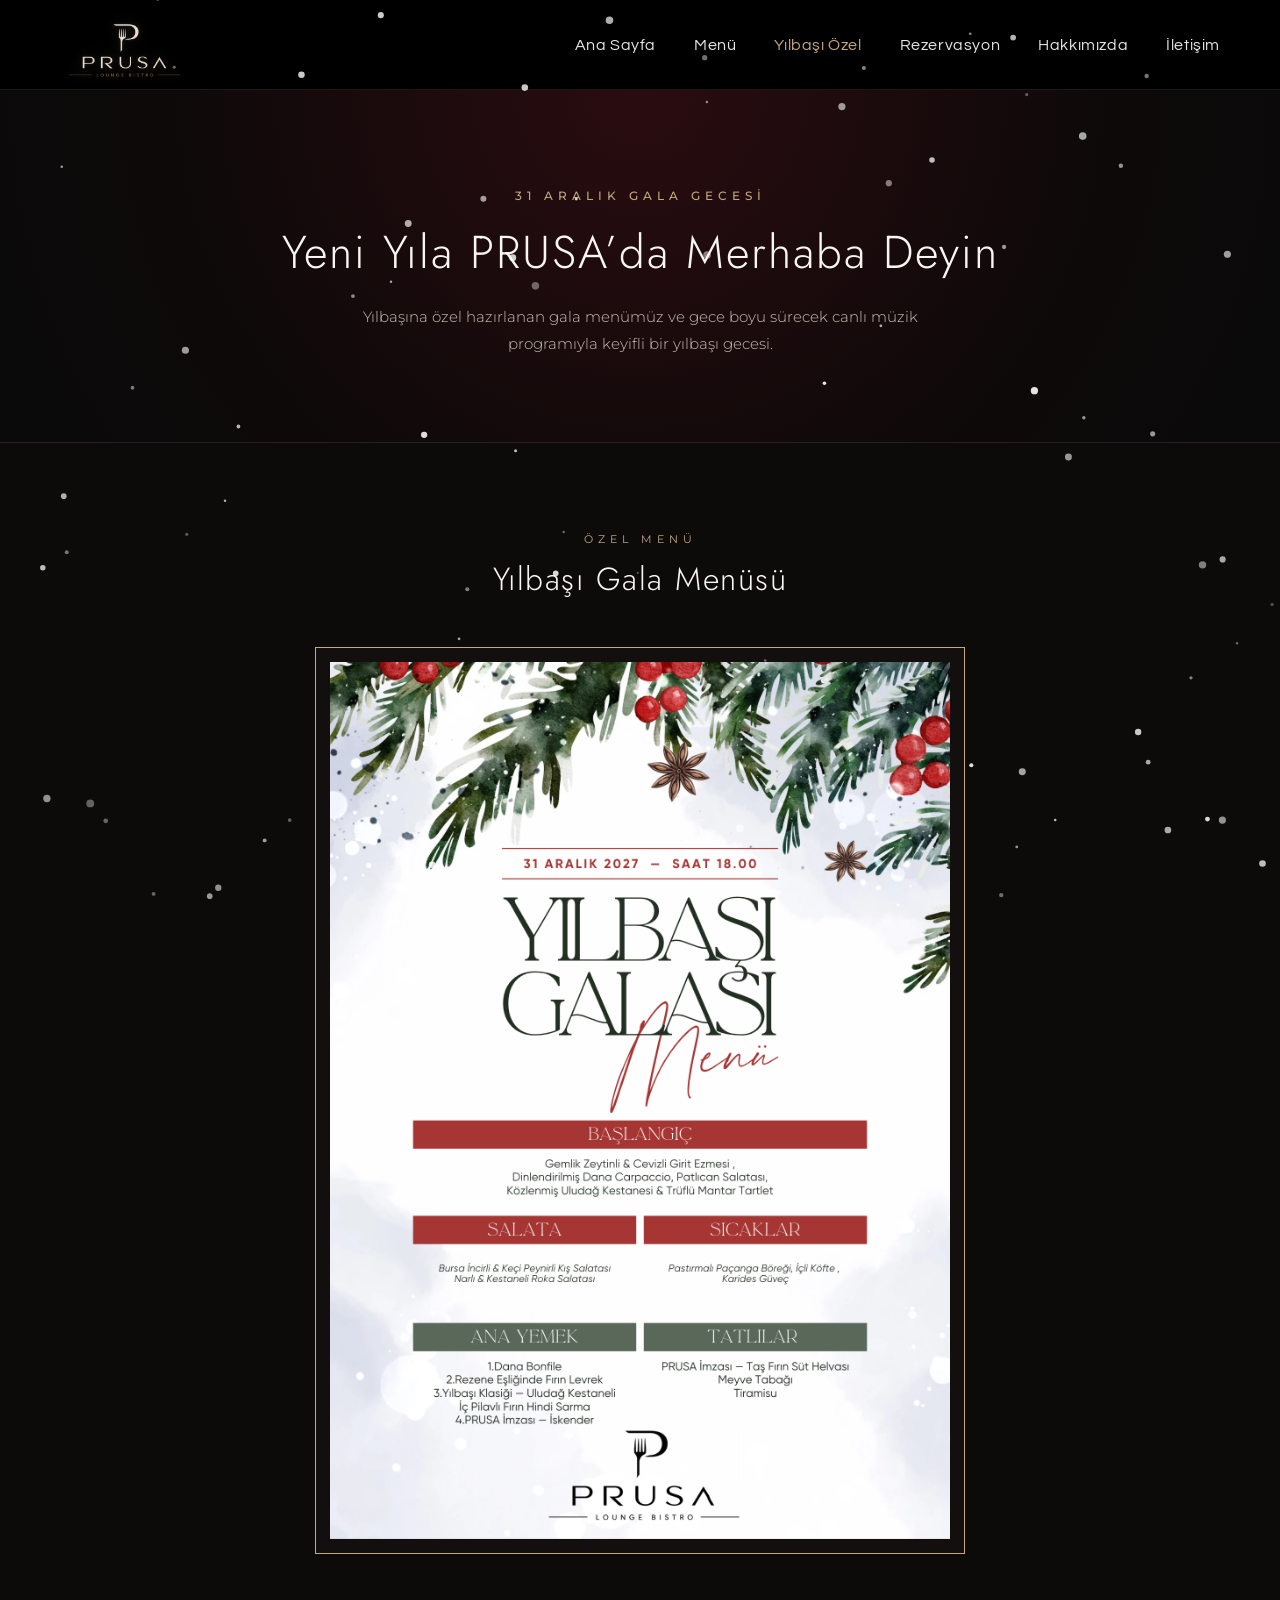
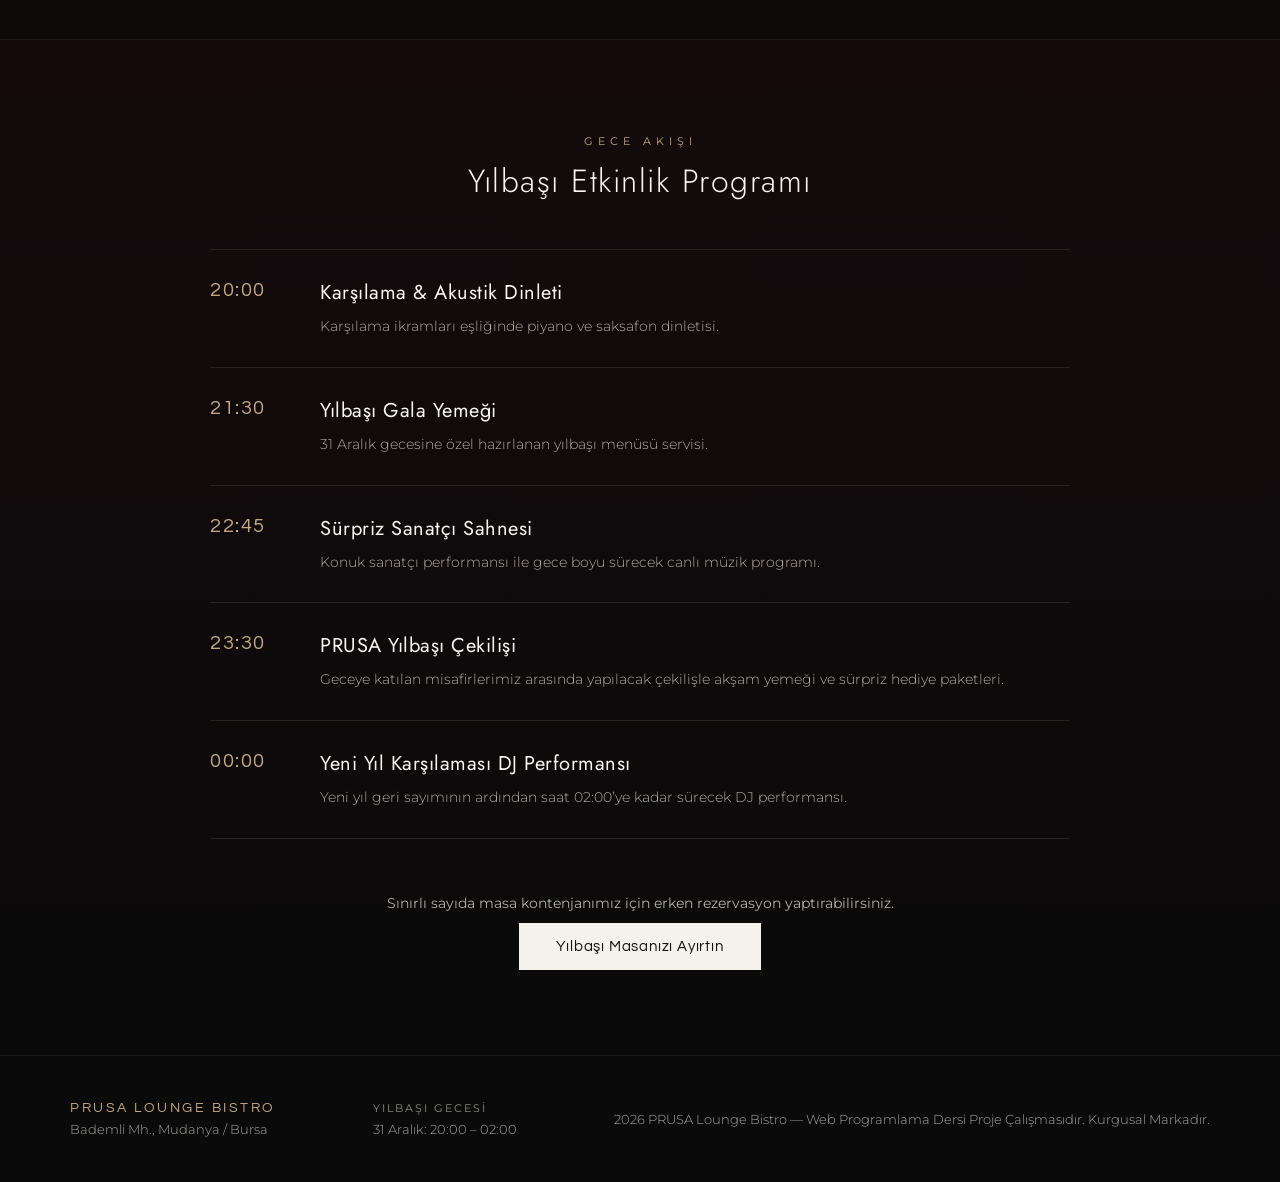
==== yilbasi.html @ 4c546e64 "Add files via upload" ====
<!DOCTYPE html> <!-- Tarayiciya html5 oldugunu bildirme -->
<html>
<head>
    <meta charset="UTF-8"> <!-- Turkce karakterler bozulmasin -->
    <meta name="viewport" content="width=device-width, initial-scale=1.0"> <!-- ekran ölçekleme -->
    <title>Yılbaşı Özel | PRUSA Lounge & Bistro</title>
    <link href="https://fonts.googleapis.com/css2?family=Jost:wght@300;400;500&family=Montserrat:wght@300;400;500;600&family=Questrial&display=swap" rel="stylesheet">
    <link rel="stylesheet" href="css/style.css"> <!-- css dosya bağlama -->
</head>
<body>

    <!-- Kar yagisi efekti icin sayfa ustu cizim katmani -->
    <canvas id="kar-alani"></canvas> <!-- Kar için alan -->

    <!-- Ust menu alani -->
    <nav class="ust-menu">
        <a href="index.html" class="logo-link"> <!-- logoya basınca ana sayfa -->
            <img src="images/logop.png" alt="PRUSA Lounge & Bistro">
        </a>

        <ul class="menu-linkleri">
            <li><a href="index.html">Ana Sayfa</a></li>
            <li><a href="menu.html">Menü</a></li>
            <li><a href="yilbasi.html" class="aktif">Yılbaşı Özel</a></li> <!-- şuan bu sayfa -->
            <li><a href="rezervasyon.html">Rezervasyon</a></li>
            <li><a href="hakkimizda.html">Hakkımızda</a></li>
            <li><a href="iletisim.html">İletişim</a></li>
        </ul>
    </nav>

    <!-- yılbaşı özel başlık -->
    <header class="yilbasi-baslik"> <!-- borda geçişli kısım -->
        <span class="yilbasi-etiket">31 ARALIK GALA GECESİ</span>
        <h1>Yeni Yıla PRUSA’da Merhaba Deyin</h1>
        <p>Yılbaşına özel hazırlanan gala menümüz ve gece boyu sürecek canlı müzik programıyla keyifli bir yılbaşı gecesi.</p>
    </header>

    <!-- yılbaşı menü tasarım fotosu -->
    <section class="yilbasi-menu-bolumu"> <!-- görselin oldugu yer -->
        <div class="yilbasi-kutu"> <!-- fotonun kutusu -->
            <div class="yilbasi-bolum-baslik">
                <span>ÖZEL MENÜ</span>
                <h2>Yılbaşı Gala Menüsü</h2>
            </div>

            <div class="yilbasi-afis-cerceve"> <!-- tasarımın çercevesi -->
                <img src="images/yilbasimenu.png" alt="PRUSA Yılbaşı Özel Gala Menüsü">
            </div>
        </div>
    </section>

    <!-- gecenin planı -->
    <section class="yilbasi-etkinlik-bolumu"> <!-- gecenin planı arka plan --> 
        <div class="yilbasi-kutu">
            <div class="yilbasi-bolum-baslik">
                <span>GECE AKIŞI</span>
                <h2>Yılbaşı Etkinlik Programı</h2>
            </div>

            <!-- Saat saat etkinlik akisi -->
            <div class="etkinlik-listesi"> <!-- tüm saat satırlarını alt alta -->
                <div class="etkinlik-satir">
                    <span class="etkinlik-saat">20:00</span>
                    <div class="etkinlik-bilgi">
                        <h3>Karşılama &amp; Akustik Dinleti</h3>
                        <p>Karşılama ikramları eşliğinde piyano ve saksafon dinletisi.</p>
                    </div>
                </div>
            <!-- Yemek servisi -->
                <div class="etkinlik-satir">
                    <span class="etkinlik-saat">21:30</span>
                    <div class="etkinlik-bilgi">
                        <h3>Yılbaşı Gala Yemeği</h3>
                        <p>31 Aralık gecesine özel hazırlanan yılbaşı menüsü servisi.</p>
                    </div>
                </div>
            <!-- Canli muzik sahnesi -->
                <div class="etkinlik-satir">
                    <span class="etkinlik-saat">22:45</span>
                    <div class="etkinlik-bilgi">
                        <h3>Sürpriz Sanatçı Sahnesi</h3>
                        <p>Konuk sanatçı performansı ile gece boyu sürecek canlı müzik programı.</p>
                    </div>
                </div>
            <!-- Cekilis -->
                <div class="etkinlik-satir">
                    <span class="etkinlik-saat">23:30</span>
                    <div class="etkinlik-bilgi">
                        <h3>PRUSA Yılbaşı Çekilişi</h3>
                        <p>Geceye katılan misafirlerimiz arasında yapılacak çekilişle akşam yemeği ve sürpriz hediye paketleri.</p>
                    </div>
                </div>
            <!-- Gece sonrasi -->
                <div class="etkinlik-satir">
                    <span class="etkinlik-saat">00:00</span>
                    <div class="etkinlik-bilgi">
                        <h3>Yeni Yıl Karşılaması DJ Performansı</h3>
                        <p>Yeni yıl geri sayımının ardından saat 02:00’ye kadar sürecek DJ performansı.</p>
                    </div>
                </div>
            </div>

            <!-- Rezervasyon yonlendirme butonu -->
            <div class="yilbasi-alt-buton"> <!-- metin ve rezervasyon linkini ortala -->
                <p>Sınırlı sayıda masa kontenjanımız için erken rezervasyon yaptırabilirsiniz.</p>
                <a href="rezervasyon.html" class="altin-buton">Yılbaşı Masanızı Ayırtın</a>
            </div>
        </div>
    </section>

    <!-- Alt bilgi alani -->
    <footer class="alt-bilgi">
        <div class="alt-icerik"> <!-- yan yana sutun-->
            <div class="alt-marka">
                <span class="alt-baslik-marka">PRUSA LOUNGE BISTRO</span>
                <p>Bademli Mh., Mudanya / Bursa</p>
            </div>
            <div class="alt-saatler">
                <span>YILBAŞI GECESİ</span>
                <p>31 Aralık: 20:00 – 02:00</p>
            </div>
            <div class="alt-telif">
                <p>2026 PRUSA Lounge Bistro — Web Programlama Dersi Proje Çalışmasıdır. Kurgusal Markadır.</p>
            </div>
        </div>
    </footer>

    <!-- Kar animasyon JavaScript var -->
    <script>
        var tuval = document.getElementById("kar-alani");
        var cizim = tuval.getContext("2d");

        // Tuval boyutunu tarayici penceresine esitle
        var genislik = tuval.width = window.innerWidth;
        var yukseklik = tuval.height = window.innerHeight;

        // Pencere boyutu degisirse tuvali guncelle
        window.addEventListener("resize", function () {
            genislik = tuval.width = window.innerWidth;
            yukseklik = tuval.height = window.innerHeight;
        });

        // Kar tanelerini tutan dizi ve toplam sayi
        var karTaneleri = [];
        var taneSayisi = 85;

        // Her kar tanesi icin rastgele konum, boyut ve hiz olustur
        for (var i = 0; i < taneSayisi; i++) {
            karTaneleri.push({
                x: Math.random() * genislik,
                y: Math.random() * yukseklik,
                yaricap: Math.random() * 3 + 1,
                hiz: Math.random() * 1.5 + 0.5,
                saydamlik: Math.random() * 0.6 + 0.3
            });
        }

        // Kar tanelerini ekrana cizen ve hareket ettiren dongu
        function karCiz() {
            cizim.clearRect(0, 0, genislik, yukseklik);

            for (var i = 0; i < karTaneleri.length; i++) {
                var tane = karTaneleri[i];
                cizim.beginPath();
                cizim.arc(tane.x, tane.y, tane.yaricap, 0, Math.PI * 2);
                cizim.fillStyle = "rgba(255, 255, 255, " + tane.saydamlik + ")";
                cizim.fill();

                tane.y += tane.hiz;

                // Ekrandan cikan kar tanesini tekrar ustten baslat
                if (tane.y > yukseklik) {
                    tane.y = -5;
                    tane.x = Math.random() * genislik;
                }
            }

            requestAnimationFrame(karCiz);
        }

        karCiz();
    </script>
</body>
</html>
---- css/style.css ----
/* Genel sayfa sifirlama ve varsayilan yazi tipi ayarlari */
* {
    margin: 0;
    padding: 0;
    box-sizing: border-box;
    font-family: 'Montserrat', 'Helvetica Neue', Arial, sans-serif; /* genel yazi tipi ve yedek fontlar */
}

body {
    background-color: #0a0a0a;
    color: #ffffff;
}

/* üst menü */
.ust-menu {
    background-color: #000000; /* siyah arka plan */
    height: 90px; /* menü yüksekliği */
    padding: 0 60px; /* sağ ve soldan iç boşluk */
    display: flex; /* Logo ve linkleri yan yana */
    align-items: center; /* dikey ortala */
    justify-content: space-between; /* logo sola linkler sağa */
    border-bottom: 1px solid #1a1a1a; /* alt kısma ince çizgi */
}

.logo-link img {
    height: 85px;
    width: auto;
    display: block;
}

.menu-linkleri {
    list-style: none;
    display: flex; /* linkleri yan yana dizer */
    gap: 38px;
}

.menu-linkleri a {
    font-family: 'Questrial', sans-serif;
    text-decoration: none; /* alt cizgiyi kaldir */
    color: #e8e6e1;
    font-size: 16px;
    letter-spacing: 0.6px;
    font-weight: 400;
    transition: color 0.3s ease;
}

.menu-linkleri a:hover,
.menu-linkleri a.aktif {
    color: #c5a880; /* aktif veya uzerine gelinen link altin rengi */
}

/* --- ANA SAYFA KARSILAMA EKRANI --- */
.karsilama-alani {
    position: relative;
    height: calc(100vh - 90px); /* tam ekran yukseklik eksi ust menu */
    background-image: url('../images/anafoto.png');
    background-size: cover;
    background-position: center;
    display: flex;
    align-items: center;
    justify-content: center;
    text-align: center;
    padding: 0 20px;
}

/* arka plan fotosunu hafif karartma */
.karartma-katmani {
    position: absolute;
    inset: 0;
    background: linear-gradient(
        to bottom,
        rgba(0, 0, 0, 0.55) 0%,
        rgba(0, 0, 0, 0.42) 50%,
        rgba(0, 0, 0, 0.78) 100%
    );
    z-index: 1;
}

.karsilama-icerik {
    position: relative;
    z-index: 2; /* yazilar karartmanin ustunde kalsin */
    max-width: 850px;
}

.alt-baslik {
    display: inline-block;
    color: #c5a880;
    font-size: 13px;
    letter-spacing: 6px;
    margin-bottom: 18px;
    font-weight: 400;
}

.karsilama-icerik h1 {
    font-family: 'Jost', sans-serif;
    font-size: 50px;
    font-weight: 300;
    line-height: 1.25;
    margin-bottom: 38px;
    letter-spacing: 2px;
    color: #f8f6f2;
}

.karsilama-butonlar {
    display: flex;
    gap: 20px;
    justify-content: center;
}

/* Fildisi Beyazi Buton */
.altin-buton {
    font-family: 'Questrial', sans-serif;
    background-color: #f5f2eb;
    color: #111111;
    padding: 15px 36px;
    text-decoration: none;
    font-size: 15px;
    font-weight: 400;
    letter-spacing: 0.8px;
    border: 1px solid #f5f2eb;
    transition: all 0.3s ease;
}

.altin-buton:hover {
    background-color: transparent;
    color: #f5f2eb;
}

/* Ince Cerceveli Buton */
.cerceve-buton {
    font-family: 'Questrial', sans-serif;
    background-color: rgba(0, 0, 0, 0.3);
    color: #f5f2eb;
    padding: 15px 36px;
    text-decoration: none;
    font-size: 15px;
    font-weight: 400;
    letter-spacing: 0.8px;
    border: 1px solid rgba(245, 242, 235, 0.55);
    transition: all 0.3s ease;
}

.cerceve-buton:hover {
    background-color: #f5f2eb;
    color: #111111;
    border-color: #f5f2eb;
}

/* --- MUTFAK FELSEFESI VE HAKKIMIZDA BOLUMU --- */
.hakkimizda-onizleme {
    background-color: #f7f5f0;
    padding: 110px 60px;
}

.hakkimizda-kutu {
    max-width: 1100px;
    margin: 0 auto;
    display: flex; /* yazi ve foto yan yana */
    align-items: center;
    justify-content: space-between;
    gap: 80px;
}

.hakkimizda-yazi {
    flex: 1.1;
}

.bolum-etiketi {
    display: inline-block;
    color: #9c7a4c;
    font-size: 12px;
    letter-spacing: 5px;
    margin-bottom: 16px;
    font-weight: 500;
}

.hakkimizda-yazi h2 {
    font-family: 'Jost', sans-serif;
    font-size: 38px;
    font-weight: 400;
    line-height: 1.3;
    color: #181818;
    margin-bottom: 24px;
    letter-spacing: 0.8px;
}

.hakkimizda-yazi p {
    font-size: 15px;
    line-height: 1.85;
    color: #55534e;
    font-weight: 400;
    margin-bottom: 18px;
}

.metin-linki {
    display: inline-block;
    margin-top: 12px;
    font-family: 'Questrial', sans-serif;
    color: #181818;
    text-decoration: none;
    font-size: 15px;
    letter-spacing: 0.8px;
    padding-bottom: 5px;
    border-bottom: 1px solid #9c7a4c;
    transition: color 0.3s ease;
}

.metin-linki:hover {
    color: #9c7a4c;
}

.hakkimizda-resim {
    flex: 0.9;
}

.hakkimizda-resim img {
    width: 100%;
    height: 580px;
    object-fit: cover; /* fotoyu bozmadan kutuya sigdirir */
    display: block;
}

/* --- ARA ATMOSFER VIDEOSU --- */
.atmosfer-alani {
    position: relative;
    height: 480px;
    overflow: hidden;
    display: flex;
    align-items: center;
    justify-content: center;
    text-align: center;
    padding: 0 20px;
}

.atmosfer-video {
    position: absolute;
    inset: 0;
    width: 100%;
    height: 100%;
    object-fit: cover;
    z-index: 0;
}

.atmosfer-karartma {
    position: absolute;
    inset: 0;
    background-color: rgba(0, 0, 0, 0.50);
    z-index: 1;
}

.atmosfer-icerik {
    position: relative;
    z-index: 2;
    max-width: 750px;
}

.atmosfer-icerik span {
    display: inline-block;
    color: #c5a880;
    font-size: 12px;
    letter-spacing: 5px;
    margin-bottom: 14px;
    font-weight: 500;
}

.atmosfer-icerik h2 {
    font-family: 'Jost', sans-serif;
    font-size: 38px;
    font-weight: 300;
    color: #f8f6f2;
    letter-spacing: 1.5px;
    line-height: 1.35;
}

/* --- ILETISIM VE REZERVASYON FORM ALANI --- */
.iletisim-bolumu {
    background-color: #f7f5f0;
    padding: 100px 40px 110px;
    color: #181818;
}

.iletisim-kutu {
    max-width: 760px;
    margin: 0 auto;
    text-align: center;
}

.iletisim-kutu h2 {
    font-family: 'Jost', sans-serif;
    font-size: 40px;
    font-weight: 300;
    color: #2b2a27;
    letter-spacing: 1px;
    margin-bottom: 14px;
}

.iletisim-bilgi {
    font-family: 'Questrial', sans-serif;
    font-size: 13px;
    letter-spacing: 2.5px;
    color: #6b6860;
    margin-bottom: 24px;
}

.iletisim-cizgi {
    width: 55px;
    height: 1px;
    background-color: #b5a998;
    margin: 0 auto 24px;
}

.iletisim-aciklama {
    font-size: 14px;
    line-height: 1.8;
    color: #6b6860;
    max-width: 540px;
    margin: 0 auto 48px;
    font-weight: 400;
}

.iletisim-formu {
    text-align: left;
}

.form-satir {
    display: flex; /* form kutularini yan yana dizer */
    gap: 22px;
    margin-bottom: 22px;
}

.form-grup {
    flex: 1;
    display: flex;
    flex-direction: column;
}

.form-grup label {
    font-family: 'Questrial', sans-serif;
    font-size: 13px;
    color: #4a4843;
    margin-bottom: 8px;
    letter-spacing: 0.4px;
}

/* form input, secim ve mesaj kutulari */
.form-grup input,
.form-grup select,
.form-grup textarea {
    width: 100%;
    background-color: transparent;
    border: 1px solid #c8c3b8;
    padding: 12px 14px;
    font-size: 14px;
    color: #181818;
    outline: none;
    transition: border-color 0.3s ease;
    resize: vertical;
}

.form-grup input:focus,
.form-grup select:focus,
.form-grup textarea:focus {
    border-color: #9c7a4c; /* kutuya tiklaninca kenarlik altin rengi */
}

.form-alt-satir {
    align-items: flex-start;
    margin-bottom: 0;
}

.form-buton-alani {
    padding-top: 23px;
}

.gonder-butonu {
    width: 100%;
    height: 44px;
    background-color: #636059;
    color: #f7f5f0;
    border: none;
    font-family: 'Questrial', sans-serif;
    font-size: 14px;
    letter-spacing: 1px;
    cursor: pointer;
    transition: background-color 0.3s ease;
}

.gonder-butonu:hover {
    background-color: #181818;
}

/* --- ALT BILGI (FOOTER) --- */
.alt-bilgi {
    background-color: #0a0a0a;
    border-top: 1px solid #1a1a1a;
    padding: 45px 60px;
}

.alt-icerik {
    max-width: 1140px;
    margin: 0 auto;
    display: flex;
    align-items: center;
    justify-content: space-between;
    flex-wrap: wrap;
    gap: 20px;
}

.alt-baslik-marka {
    display: block;
    font-family: 'Questrial', sans-serif;
    color: #c5a880;
    font-size: 14px;
    letter-spacing: 2.5px;
    margin-bottom: 6px;
}

.alt-saatler span {
    display: block;
    font-size: 11px;
    letter-spacing: 2px;
    color: #8c8a84;
    margin-bottom: 6px;
}

.alt-icerik p {
    font-size: 13px;
    color: #a8a6a1;
    font-weight: 300;
}

/* --- ALT SAYFA UST BASLIK ALANI --- */
.sayfa-baslik {
    background-color: #0a0a0a;
    padding: 85px 20px 75px;
    text-align: center;
    border-bottom: 1px solid #1a1a1a;
}

.sayfa-baslik span {
    display: inline-block;
    color: #c5a880;
    font-size: 12px;
    letter-spacing: 5px;
    margin-bottom: 14px;
    font-weight: 400;
}

.sayfa-baslik h1 {
    font-family: 'Jost', sans-serif;
    font-size: 44px;
    font-weight: 300;
    color: #f8f6f2;
    letter-spacing: 2px;
}

.sayfa-baslik p {
    font-size: 14px;
    color: #a8a6a1;
    margin-top: 14px;
    font-weight: 300;
}

/* --- MENU SAYFASI STILLERI --- */
.menu-bolumu {
    background-color: #f7f5f0;
    padding: 90px 40px 110px;
    color: #181818;
}

.menu-kutu {
    max-width: 820px;
    margin: 0 auto;
}

.menu-kategori {
    margin-bottom: 85px;
}

.menu-kategori:last-child {
    margin-bottom: 0;
}

.kategori-baslik {
    text-align: center;
    margin-bottom: 45px;
}

.kategori-baslik h2 {
    font-family: 'Jost', sans-serif;
    font-size: 30px;
    font-weight: 400;
    letter-spacing: 3px;
    color: #181818;
    margin-bottom: 10px;
}

.kategori-baslik p {
    font-size: 14px;
    color: #6b6860;
    font-weight: 400;
}

.menu-listesi {
    border-top: 1px solid #d6d1c7;
}

.menu-ogesi {
    padding: 24px 0;
    border-bottom: 1px solid #d6d1c7;
}

.menu-oge-ust {
    display: flex;
    justify-content: space-between;
    align-items: baseline;
    gap: 20px;
    margin-bottom: 8px;
}

.yemek-adi {
    font-family: 'Questrial', sans-serif;
    font-size: 16px;
    letter-spacing: 1px;
    color: #181818;
    font-weight: 400;
}

.yemek-aciklama {
    font-size: 14px;
    line-height: 1.7;
    color: #6b6860;
    max-width: 660px;
    font-weight: 400;
}

/* --- PRUSA FIX MENU KUTUSU --- */
.fiks-menu-kutu {
    margin-top: 0;
    margin-bottom: 85px;
    padding: 55px 45px;
    border: 1px solid #9c7a4c;
    background-color: #f2efe8;
    text-align: center;
}

.fiks-menu-kutu h2 {
    font-family: 'Jost', sans-serif;
    font-size: 28px;
    font-weight: 400;
    letter-spacing: 2px;
    color: #181818;
    margin-bottom: 10px;
}

.fiks-alt-baslik {
    font-size: 14px;
    color: #6b6860;
    margin-bottom: 34px;
}

.fiks-icerik {
    max-width: 640px;
    margin: 0 auto;
    border-top: 1px solid #d6d1c7;
    border-bottom: 1px solid #d6d1c7;
    padding: 24px 0;
}

.fiks-icerik p {
    font-size: 14px;
    color: #3a3834;
    line-height: 2.2;
}

.fiks-icerik strong {
    font-family: 'Questrial', sans-serif;
    color: #9c7a4c;
    font-weight: 400;
    letter-spacing: 0.5px;
}

/* --- YILBASI OZEL SAYFASI & KAR EFEKTI --- */
#kar-alani {
    position: fixed;
    top: 0;
    left: 0;
    width: 100%;
    height: 100%;
    pointer-events: none; /* alttaki linklere tiklamayi engellemez */
    z-index: 9999;
}

.yilbasi-baslik {
    background: radial-gradient(circle at top, #2a0c10 0%, #0d0909 65%, #0a0a0a 100%);
    padding: 95px 20px 85px;
    text-align: center;
    border-bottom: 1px solid #2c1e1e;
}

.yilbasi-etiket {
    display: inline-block;
    color: #c5a880;
    font-size: 12px;
    letter-spacing: 5px;
    margin-bottom: 16px;
    font-weight: 500;
}

.yilbasi-baslik h1 {
    font-family: 'Jost', sans-serif;
    font-size: 46px;
    font-weight: 300;
    color: #f8f6f2;
    letter-spacing: 2px;
    margin-bottom: 18px;
}

.yilbasi-baslik p {
    font-size: 15px;
    color: #c9c3b8;
    max-width: 620px;
    margin: 0 auto;
    line-height: 1.8;
    font-weight: 300;
}

.yilbasi-kutu {
    max-width: 860px;
    margin: 0 auto;
}

.yilbasi-bolum-baslik {
    text-align: center;
    margin-bottom: 45px;
}

.yilbasi-bolum-baslik span {
    display: inline-block;
    color: #c5a880;
    font-size: 11px;
    letter-spacing: 5px;
    margin-bottom: 10px;
}

.yilbasi-bolum-baslik h2 {
    font-family: 'Jost', sans-serif;
    font-size: 32px;
    font-weight: 300;
    color: #f8f6f2;
    letter-spacing: 1.5px;
}

/* Yilbasi Menu Afis Cercevesi */
.yilbasi-menu-bolumu {
    background-color: #0d0a0a;
    padding: 85px 20px;
    border-bottom: 1px solid #1f1717;
}

.yilbasi-afis-cerceve {
    max-width: 650px;
    margin: 0 auto;
    padding: 14px;
    border: 1px solid #c5a880;
    background-color: #140f0f;
}

.yilbasi-afis-cerceve img {
    width: 100%;
    height: auto;
    display: block;
}

/* Yilbasi Etkinlik Akisi */
.yilbasi-etkinlik-bolumu {
    background: linear-gradient(to bottom, #140a0c 0%, #0a0a0a 100%);
    padding: 90px 20px 100px;
}

.etkinlik-listesi {
    border-top: 1px solid #2b2020;
    margin-bottom: 55px;
}

.etkinlik-satir {
    display: flex; /* saat solda etkinlik aciklamasi sagda */
    align-items: flex-start;
    gap: 35px;
    padding: 28px 0;
    border-bottom: 1px solid #2b2020;
}

.etkinlik-saat {
    font-family: 'Questrial', sans-serif;
    font-size: 20px;
    color: #c5a880;
    letter-spacing: 1.5px;
    min-width: 75px;
    padding-top: 2px;
}

.etkinlik-bilgi h3 {
    font-family: 'Jost', sans-serif;
    font-size: 20px;
    font-weight: 400;
    color: #f8f6f2;
    margin-bottom: 8px;
    letter-spacing: 0.5px;
}

.etkinlik-bilgi p {
    font-size: 14px;
    color: #b5afa6;
    line-height: 1.7;
    font-weight: 300;
}

.yilbasi-alt-buton {
    text-align: center;
}

.yilbasi-alt-buton p {
    font-size: 14px;
    color: #b5afa6;
    margin-bottom: 24px;
}
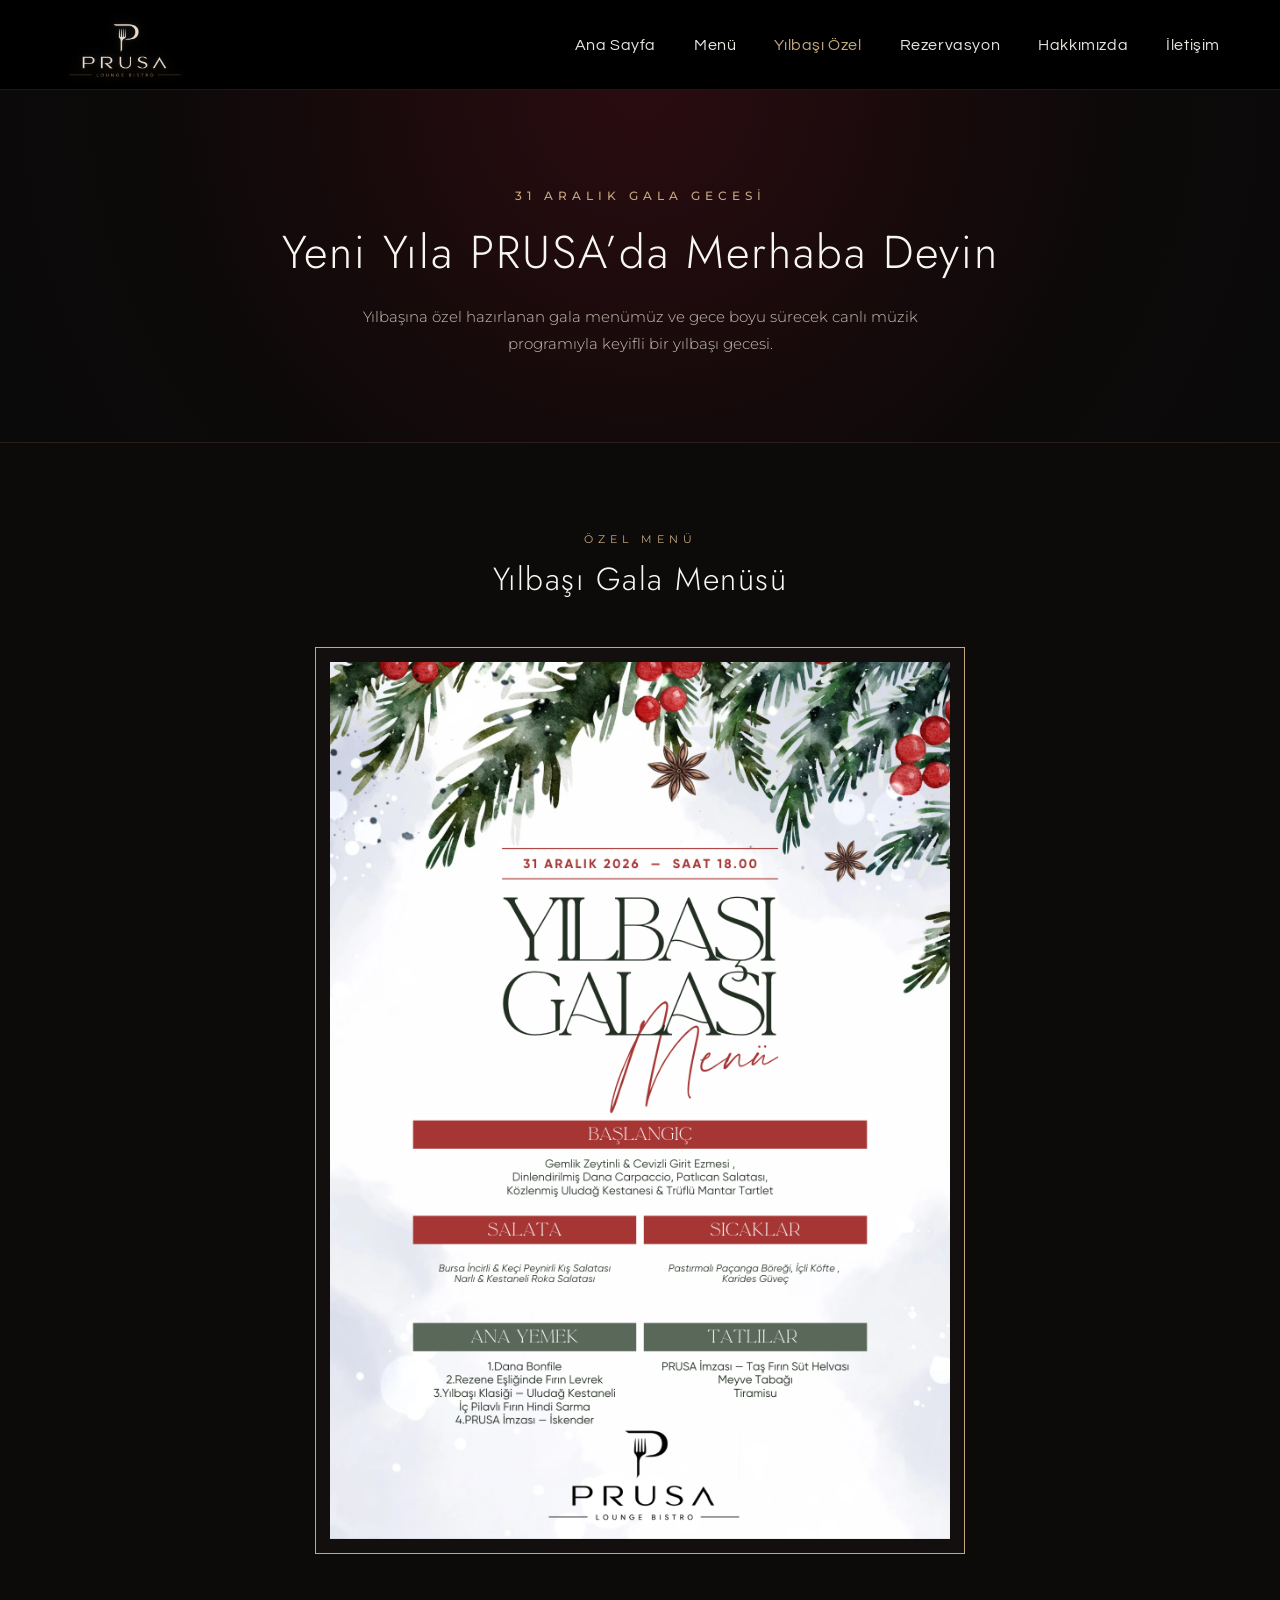
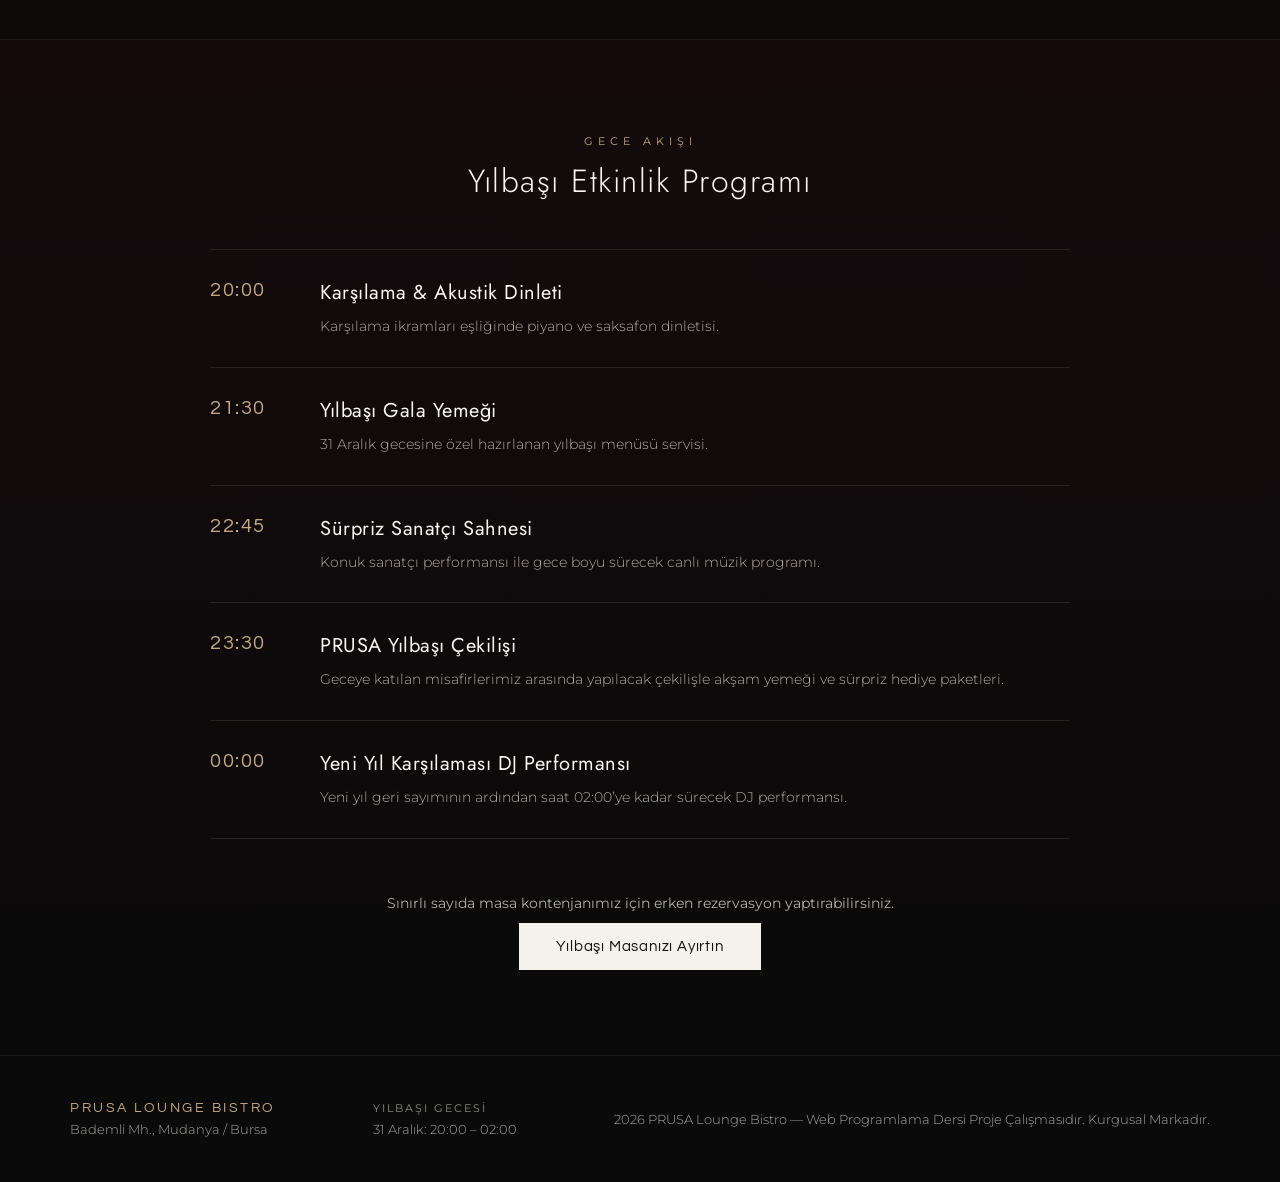
==== commit 8502b53a: "Remove snow animation from yilbasi.html Removed snow animation canvas and related JavaScript code." ====
--- a/yilbasi.html
+++ b/yilbasi.html
@@ -9,8 +9,6 @@
 </head>
 <body>
 
-    <!-- Kar yagisi efekti icin sayfa ustu cizim katmani -->
-    <canvas id="kar-alani"></canvas> <!-- Kar için alan -->
 
     <!-- Ust menu alani -->
     <nav class="ust-menu">
@@ -125,60 +123,5 @@
         </div>
     </footer>
 
-    <!-- Kar animasyon JavaScript var -->
-    <script>
-        var tuval = document.getElementById("kar-alani");
-        var cizim = tuval.getContext("2d");
-
-        // Tuval boyutunu tarayici penceresine esitle
-        var genislik = tuval.width = window.innerWidth;
-        var yukseklik = tuval.height = window.innerHeight;
-
-        // Pencere boyutu degisirse tuvali guncelle
-        window.addEventListener("resize", function () {
-            genislik = tuval.width = window.innerWidth;
-            yukseklik = tuval.height = window.innerHeight;
-        });
-
-        // Kar tanelerini tutan dizi ve toplam sayi
-        var karTaneleri = [];
-        var taneSayisi = 85;
-
-        // Her kar tanesi icin rastgele konum, boyut ve hiz olustur
-        for (var i = 0; i < taneSayisi; i++) {
-            karTaneleri.push({
-                x: Math.random() * genislik,
-                y: Math.random() * yukseklik,
-                yaricap: Math.random() * 3 + 1,
-                hiz: Math.random() * 1.5 + 0.5,
-                saydamlik: Math.random() * 0.6 + 0.3
-            });
-        }
-
-        // Kar tanelerini ekrana cizen ve hareket ettiren dongu
-        function karCiz() {
-            cizim.clearRect(0, 0, genislik, yukseklik);
-
-            for (var i = 0; i < karTaneleri.length; i++) {
-                var tane = karTaneleri[i];
-                cizim.beginPath();
-                cizim.arc(tane.x, tane.y, tane.yaricap, 0, Math.PI * 2);
-                cizim.fillStyle = "rgba(255, 255, 255, " + tane.saydamlik + ")";
-                cizim.fill();
-
-                tane.y += tane.hiz;
-
-                // Ekrandan cikan kar tanesini tekrar ustten baslat
-                if (tane.y > yukseklik) {
-                    tane.y = -5;
-                    tane.x = Math.random() * genislik;
-                }
-            }
-
-            requestAnimationFrame(karCiz);
-        }
-
-        karCiz();
-    </script>
 </body>
-</html>+</html>
--- a/css/style.css
+++ b/css/style.css
@@ -6,9 +6,10 @@
     font-family: 'Montserrat', 'Helvetica Neue', Arial, sans-serif; /* genel yazi tipi ve yedek fontlar */
 }
 
-body {
+html, body {
     background-color: #0a0a0a;
     color: #ffffff;
+    overflow-x: hidden; /* yatay tasmayi engeller */
 }
 
 /* üst menü */
@@ -724,4 +725,164 @@
     font-size: 14px;
     color: #b5afa6;
     margin-bottom: 24px;
-}+}
+
+/* --- MOBIL VE TABLET EKRAN UYUMLULUGU --- */
+@media (max-width: 768px) {
+    /* Ust menu logo ustte, linkler altta ortali */
+    .ust-menu {
+        height: auto;
+        flex-direction: column;
+        padding: 16px 15px 20px;
+        gap: 14px;
+    }
+
+    .logo-link img {
+        height: 64px;
+    }
+
+    .menu-linkleri {
+        flex-wrap: wrap;
+        justify-content: center;
+        gap: 12px 18px;
+    }
+
+    .menu-linkleri a {
+        font-size: 14px;
+    }
+
+    /* Ana sayfa karsilama ekrani */
+    .karsilama-alani {
+        height: auto;
+        min-height: 78vh;
+        padding: 70px 20px;
+    }
+
+    .alt-baslik {
+        font-size: 11px;
+        letter-spacing: 4px;
+    }
+
+    .karsilama-icerik h1 {
+        font-size: 32px;
+        letter-spacing: 1px;
+        margin-bottom: 28px;
+    }
+
+    .karsilama-butonlar {
+        flex-direction: column;
+        align-items: stretch;
+        max-width: 280px;
+        margin: 0 auto;
+        gap: 12px;
+    }
+
+    .altin-buton,
+    .cerceve-buton {
+        padding: 14px 24px;
+        text-align: center;
+    }
+
+    /* Mutfak felsefesi ve hakkimizda bolumu alt alta */
+    .hakkimizda-onizleme {
+        padding: 60px 22px;
+    }
+
+    .hakkimizda-kutu {
+        flex-direction: column;
+        gap: 35px;
+    }
+
+    .hakkimizda-yazi h2 {
+        font-size: 28px;
+    }
+
+    .hakkimizda-resim {
+        width: 100%;
+    }
+
+    .hakkimizda-resim img {
+        height: 360px;
+    }
+
+    /* Ara atmosfer videosu */
+    .atmosfer-alani {
+        height: 360px;
+    }
+
+    .atmosfer-icerik h2 {
+        font-size: 26px;
+    }
+
+    /* Iletisim ve rezervasyon formu */
+    .iletisim-bolumu {
+        padding: 65px 20px 75px;
+    }
+
+    .iletisim-kutu h2 {
+        font-size: 30px;
+    }
+
+    .iletisim-bilgi {
+        font-size: 12px;
+        letter-spacing: 1.5px;
+        line-height: 1.7;
+    }
+
+    .form-satir {
+        flex-direction: column;
+        gap: 16px;
+        margin-bottom: 16px;
+    }
+
+    .form-buton-alani {
+        padding-top: 8px;
+    }
+
+    /* Alt sayfa basliklari ve menu sayfasi */
+    .sayfa-baslik,
+    .yilbasi-baslik {
+        padding: 60px 20px 55px;
+    }
+
+    .sayfa-baslik h1,
+    .yilbasi-baslik h1 {
+        font-size: 32px;
+    }
+
+    .menu-bolumu {
+        padding: 55px 20px 75px;
+    }
+
+    .fiks-menu-kutu {
+        padding: 35px 20px;
+        margin-bottom: 60px;
+    }
+
+    .fiks-menu-kutu h2 {
+        font-size: 24px;
+    }
+
+    .menu-oge-ust {
+        flex-direction: column;
+        gap: 4px;
+    }
+
+    /* Yilbasi etkinlik satirlari */
+    .etkinlik-satir {
+        flex-direction: column;
+        gap: 8px;
+        padding: 22px 0;
+    }
+
+    /* Alt bilgi (Footer) */
+    .alt-bilgi {
+        padding: 35px 20px;
+        text-align: center;
+    }
+
+    .alt-icerik {
+        flex-direction: column;
+        justify-content: center;
+    }
+}
